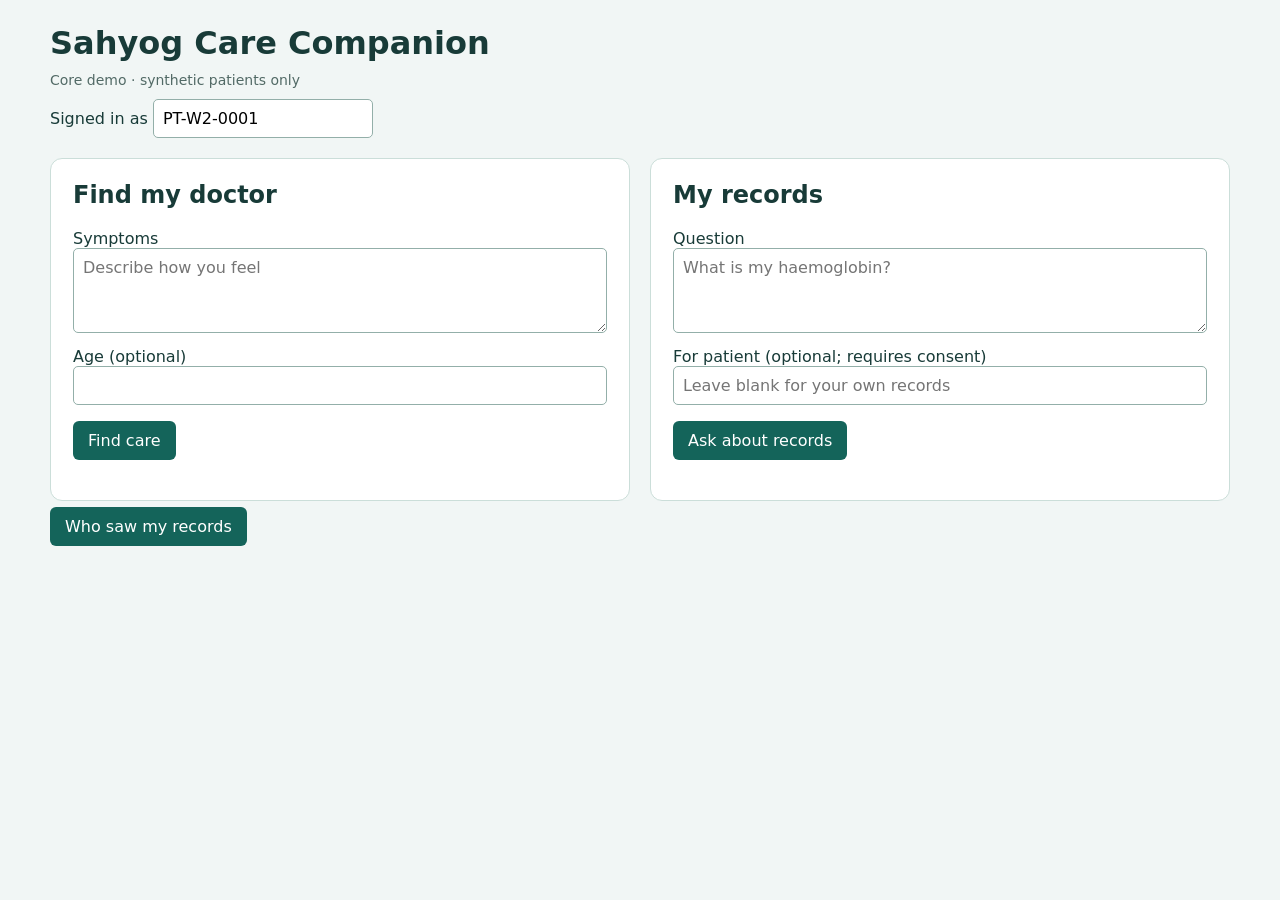
==== services/api/static/index.html @ ab73a520 "API: FastAPI for W1/W2, demo page, idempotency keys, rate limits, request logs, Postgres booking tes" ====
<!doctype html>
<html lang="en">
<meta charset="utf-8"><meta name="viewport" content="width=device-width, initial-scale=1">
<title>Sahyog Care Companion</title>
<style>
body{font:16px system-ui;margin:24px auto;padding:0 24px;max-width:1180px;background:#f1f6f5;color:#183b38}h1{margin:0 0 8px}h2{margin-top:0}header{margin-bottom:20px}main{display:grid;grid-template-columns:1fr 1fr;gap:20px}section{background:white;padding:22px;border-radius:12px;border:1px solid #cbded9}label{display:block;margin:10px 0}input,textarea,button{font:inherit;box-sizing:border-box}input,textarea{padding:9px;border:1px solid #93afa9;border-radius:5px;width:100%}textarea{height:85px;resize:vertical}button{background:#14645a;color:white;padding:10px 15px;border:0;border-radius:6px;cursor:pointer;margin:6px 6px 6px 0}button:disabled{opacity:.5}#identity{width:220px;display:inline-block}.output{white-space:pre-wrap;overflow-wrap:anywhere;margin-top:12px}.danger{background:#fff0ef;color:#8c1919;border:2px solid #c33;padding:14px}.muted{color:#526a66;font-size:14px}#audit{background:white;border-radius:8px;padding:12px;max-height:240px;overflow:auto}table{border-collapse:collapse;width:100%;font-size:14px}td,th{text-align:left;padding:7px;border-bottom:1px solid #dce5e3}@media(max-width:760px){main{grid-template-columns:1fr}}
</style>
<header><h1>Sahyog Care Companion</h1><span class="muted">Core demo · synthetic patients only</span>
<label>Signed in as <input id="identity" value="PT-W2-0001" aria-label="Signed in as patient ID"></label></header>
<main>
<section><h2>Find my doctor</h2><form id="triage"><label>Symptoms<textarea id="symptoms" required placeholder="Describe how you feel"></textarea></label><label>Age (optional)<input id="age" type="number" min="0" max="130"></label><button>Find care</button></form><div id="w1" class="output" aria-live="polite"></div><div id="choices"></div></section>
<section><h2>My records</h2><form id="ask"><label>Question<textarea id="question" required placeholder="What is my haemoglobin?"></textarea></label><label>For patient (optional; requires consent)<input id="subject" placeholder="Leave blank for your own records"></label><button>Ask about records</button></form><div id="w2" class="output" aria-live="polite"></div></section>
</main>
<button id="access">Who saw my records</button><div id="audit" hidden aria-live="polite"></div>
<script>
let thread=null, owner=null;
const $=id=>document.getElementById(id);
async function api(path,body){const key=body&&path.startsWith('/w1/')?crypto.randomUUID():null;const options={method:body?'POST':'GET',headers:{Authorization:'Bearer demo-'+$('identity').value.trim(),...(body?{'Content-Type':'application/json'}:{}),...(key?{'Idempotency-Key':key}:{})},...(body?{body:JSON.stringify(body)}:{})};let response;for(let attempt=0;attempt<2;attempt++){try{response=await fetch(path,options);if(response.status<500||attempt===1)break;}catch(e){if(attempt===1)throw e;}}const data=await response.json();if(!response.ok)throw Error(typeof data.detail==='string'?data.detail:JSON.stringify(data.detail));return data;}
const languages={en:'English',hi:'Hindi',te:'Telugu',ta:'Tamil',kn:'Kannada',mr:'Marathi',bn:'Bengali',ur:'Urdu'};
const slotDate=new Intl.DateTimeFormat('en-GB',{timeZone:'Asia/Kolkata',weekday:'short',day:'numeric',month:'short'});
const slotTime=new Intl.DateTimeFormat('en-US',{timeZone:'Asia/Kolkata',hour:'numeric',minute:'2-digit',hour12:true});
function formatSlotTime(value){const date=new Date(value);return slotDate.format(date).replace(',','')+', '+slotTime.format(date)+' IST';}
function error(target,e){$(target).classList.add('danger');$(target).textContent=e.message;if(target==='w1'){$('choices').replaceChildren();thread=null;}}
function renderW1(data){thread=data.thread_id;const out=$('w1');out.className='output'+(data.red_flags?.length?' danger':'');out.textContent=data.reply||'';$('choices').replaceChildren();const pause=data.interrupt;if(!pause){if(data.booking_id)out.textContent+='\nBooking confirmed: '+data.booking_id;return;}
if(pause.type==='clarify'){out.textContent=pause.question;const form=document.createElement('form'),input=document.createElement('input'),button=document.createElement('button');input.required=true;input.setAttribute('aria-label','Clarification answer');button.textContent='Continue';form.append(input,button);form.onsubmit=async e=>{e.preventDefault();button.disabled=true;try{renderW1(await api('/w1/'+encodeURIComponent(thread)+'/resume',{value:input.value}));}catch(e){error('w1',e);}};$('choices').append(form);}
else{const specialty=pause.specialty||data.specialty;if(specialty)out.textContent+='\nMatched specialty: '+specialty;out.textContent+='\nChoose an appointment:';for(const slot of pause.options){const button=document.createElement('button');button.textContent=slot.doctor_name+' · '+slot.clinic+' · '+formatSlotTime(slot.starts_at)+' · '+slot.languages.map(code=>languages[code]||code).join(', ');button.onclick=async()=>{for(const b of $('choices').querySelectorAll('button'))b.disabled=true;try{renderW1(await api('/w1/'+encodeURIComponent(thread)+'/resume',{value:slot.slot_id}));}catch(e){error('w1',e);}};$('choices').append(button);}}}
$('identity').oninput=()=>{thread=null;owner=null;$('w1').textContent='';$('choices').replaceChildren();$('w2').textContent='';$('audit').hidden=true;};
$('triage').onsubmit=async e=>{e.preventDefault();const button=e.submitter;button.disabled=true;owner=$('identity').value;$('choices').replaceChildren();thread=null;try{const data=await api('/w1/triage',{text:$('symptoms').value,...($('age').value?{age:Number($('age').value)}:{})});if(owner===$('identity').value)renderW1(data);}catch(e){error('w1',e);}finally{button.disabled=false;}};
$('ask').onsubmit=async e=>{e.preventDefault();e.submitter.disabled=true;const patient=$('identity').value;try{const data=await api('/w2/ask',{question:$('question').value,...($('subject').value.trim()?{subject_id:$('subject').value.trim()}:{})});if(patient===$('identity').value){$('w2').className='output';$('w2').textContent=data.reply;}}catch(e){error('w2',e);}finally{e.submitter.disabled=false;}};
$('access').onclick=async()=>{const patient=$('identity').value;try{const rows=await api('/records/access-log');if(patient!==$('identity').value)return;const area=$('audit');area.hidden=false;area.classList.remove('danger');area.replaceChildren();if(!rows.length){area.textContent='No recorded access.';return;}const table=document.createElement('table'),head=document.createElement('tr');for(const key of ['at','actor_id','purpose','resource_type','resource_id']){const th=document.createElement('th');th.textContent=key.replaceAll('_',' ');head.append(th);}table.append(head);for(const row of rows){const tr=document.createElement('tr');for(const key of ['at','actor_id','purpose','resource_type','resource_id']){const td=document.createElement('td');td.textContent=row[key]||'—';tr.append(td);}table.append(tr);}area.append(table);}catch(e){$('audit').hidden=false;error('audit',e);}};
</script>
</html>
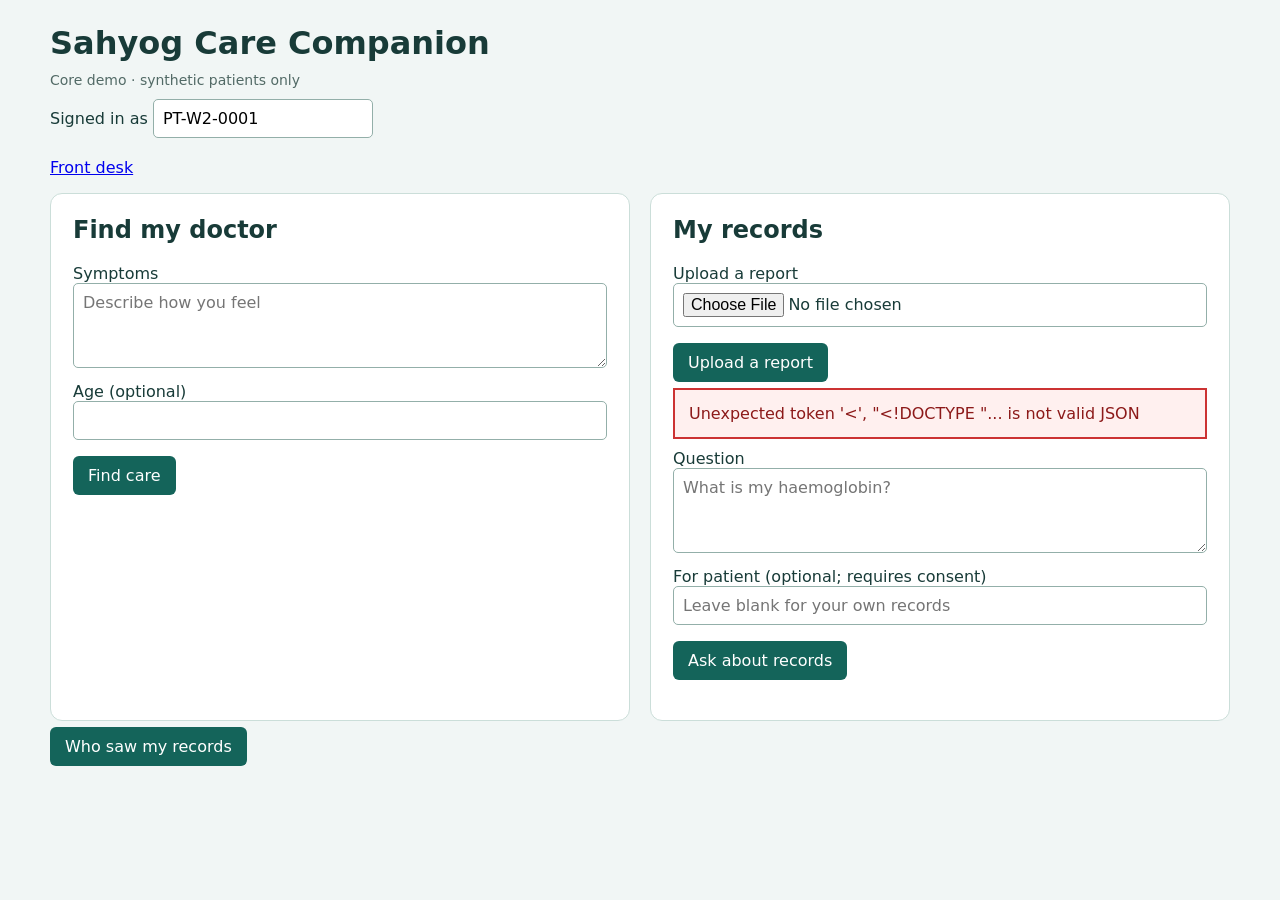
==== commit d6a90a80: "Core E2/E3: front desk queue and overrides, PDF upload with ingest status, records-question redirect" ====
--- a/services/api/static/index.html
+++ b/services/api/static/index.html
@@ -7,9 +7,10 @@
 </style>
 <header><h1>Sahyog Care Companion</h1><span class="muted">Core demo · synthetic patients only</span>
 <label>Signed in as <input id="identity" value="PT-W2-0001" aria-label="Signed in as patient ID"></label></header>
+<p><a href="/?view=frontdesk">Front desk</a></p>
 <main>
 <section><h2>Find my doctor</h2><form id="triage"><label>Symptoms<textarea id="symptoms" required placeholder="Describe how you feel"></textarea></label><label>Age (optional)<input id="age" type="number" min="0" max="130"></label><button>Find care</button></form><div id="w1" class="output" aria-live="polite"></div><div id="choices"></div></section>
-<section><h2>My records</h2><form id="ask"><label>Question<textarea id="question" required placeholder="What is my haemoglobin?"></textarea></label><label>For patient (optional; requires consent)<input id="subject" placeholder="Leave blank for your own records"></label><button>Ask about records</button></form><div id="w2" class="output" aria-live="polite"></div></section>
+<section><h2>My records</h2><form id="upload"><label>Upload a report<input id="report" type="file" accept="application/pdf" required></label><button>Upload a report</button></form><div id="documents" aria-live="polite"></div><form id="ask"><label>Question<textarea id="question" required placeholder="What is my haemoglobin?"></textarea></label><label>For patient (optional; requires consent)<input id="subject" placeholder="Leave blank for your own records"></label><button>Ask about records</button></form><div id="w2" class="output" aria-live="polite"></div></section>
 </main>
 <button id="access">Who saw my records</button><div id="audit" hidden aria-live="polite"></div>
 <script>
@@ -24,9 +25,13 @@
 function renderW1(data){thread=data.thread_id;const out=$('w1');out.className='output'+(data.red_flags?.length?' danger':'');out.textContent=data.reply||'';$('choices').replaceChildren();const pause=data.interrupt;if(!pause){if(data.booking_id)out.textContent+='\nBooking confirmed: '+data.booking_id;return;}
 if(pause.type==='clarify'){out.textContent=pause.question;const form=document.createElement('form'),input=document.createElement('input'),button=document.createElement('button');input.required=true;input.setAttribute('aria-label','Clarification answer');button.textContent='Continue';form.append(input,button);form.onsubmit=async e=>{e.preventDefault();button.disabled=true;try{renderW1(await api('/w1/'+encodeURIComponent(thread)+'/resume',{value:input.value}));}catch(e){error('w1',e);}};$('choices').append(form);}
 else{const specialty=pause.specialty||data.specialty;if(specialty)out.textContent+='\nMatched specialty: '+specialty;out.textContent+='\nChoose an appointment:';for(const slot of pause.options){const button=document.createElement('button');button.textContent=slot.doctor_name+' · '+slot.clinic+' · '+formatSlotTime(slot.starts_at)+' · '+slot.languages.map(code=>languages[code]||code).join(', ');button.onclick=async()=>{for(const b of $('choices').querySelectorAll('button'))b.disabled=true;try{renderW1(await api('/w1/'+encodeURIComponent(thread)+'/resume',{value:slot.slot_id}));}catch(e){error('w1',e);}};$('choices').append(button);}}}
-$('identity').oninput=()=>{thread=null;owner=null;$('w1').textContent='';$('choices').replaceChildren();$('w2').textContent='';$('audit').hidden=true;};
+$('identity').oninput=()=>{clearTimeout(documentTimer);$('documents').replaceChildren();loadDocuments();thread=null;owner=null;$('w1').textContent='';$('choices').replaceChildren();$('w2').textContent='';$('audit').hidden=true;};
 $('triage').onsubmit=async e=>{e.preventDefault();const button=e.submitter;button.disabled=true;owner=$('identity').value;$('choices').replaceChildren();thread=null;try{const data=await api('/w1/triage',{text:$('symptoms').value,...($('age').value?{age:Number($('age').value)}:{})});if(owner===$('identity').value)renderW1(data);}catch(e){error('w1',e);}finally{button.disabled=false;}};
 $('ask').onsubmit=async e=>{e.preventDefault();e.submitter.disabled=true;const patient=$('identity').value;try{const data=await api('/w2/ask',{question:$('question').value,...($('subject').value.trim()?{subject_id:$('subject').value.trim()}:{})});if(patient===$('identity').value){$('w2').className='output';$('w2').textContent=data.reply;}}catch(e){error('w2',e);}finally{e.submitter.disabled=false;}};
-$('access').onclick=async()=>{const patient=$('identity').value;try{const rows=await api('/records/access-log');if(patient!==$('identity').value)return;const area=$('audit');area.hidden=false;area.classList.remove('danger');area.replaceChildren();if(!rows.length){area.textContent='No recorded access.';return;}const table=document.createElement('table'),head=document.createElement('tr');for(const key of ['at','actor_id','purpose','resource_type','resource_id']){const th=document.createElement('th');th.textContent=key.replaceAll('_',' ');head.append(th);}table.append(head);for(const row of rows){const tr=document.createElement('tr');for(const key of ['at','actor_id','purpose','resource_type','resource_id']){const td=document.createElement('td');td.textContent=row[key]||'—';tr.append(td);}table.append(tr);}area.append(table);}catch(e){$('audit').hidden=false;error('audit',e);}};
+$('access').onclick=async()=>{const patient=$('identity').value;try{const rows=await api('/records/access-log');if(patient!==$('identity').value)return;const area=$('audit');area.hidden=false;area.classList.remove('danger');area.replaceChildren();if(!rows.length){area.textContent='No recorded access.';return;}const table=document.createElement('table'),head=document.createElement('tr');for(const key of ['at','actor_id','purpose','resource_type','resource_id']){const th=document.createElement('th');th.textContent=key.replaceAll('_',' ');head.append(th);}table.append(head);for(const row of rows){const tr=document.createElement('tr');for(const key of ['at','actor_id','purpose','resource_type','resource_id']){const td=document.createElement('td');td.textContent=(key==='at'?row.at_display:row[key])||'—';tr.append(td);}table.append(tr);}area.append(table);}catch(e){$('audit').hidden=false;error('audit',e);}};
+let documentTimer;
+async function loadDocuments(){clearTimeout(documentTimer);const patient=$('identity').value;try{const rows=await api('/records/documents');if(patient!==$('identity').value)return;$('documents').replaceChildren();for(const row of rows){const p=document.createElement('p');p.textContent=[row.title,row.ingest_status,row.error,row.uploaded_at_display].filter(Boolean).join(' � ');$('documents').append(p);}if(rows.some(r=>['queued','parsing'].includes(r.ingest_status)))documentTimer=setTimeout(loadDocuments,2000);}catch(e){error('documents',e);}}
+$('upload').onsubmit=async e=>{e.preventDefault();const button=e.submitter;button.disabled=true;const patient=$('identity').value;const form=new FormData();form.append('file',$('report').files[0]);try{const r=await fetch('/records/upload',{method:'POST',headers:{Authorization:'Bearer demo-'+patient.trim(),'Idempotency-Key':crypto.randomUUID()},body:form});const d=await r.json();if(!r.ok)throw Error(d.detail);if(patient===$('identity').value)await loadDocuments();}catch(e){error('documents',e);}finally{button.disabled=false;}};
+loadDocuments();
 </script>
 </html>
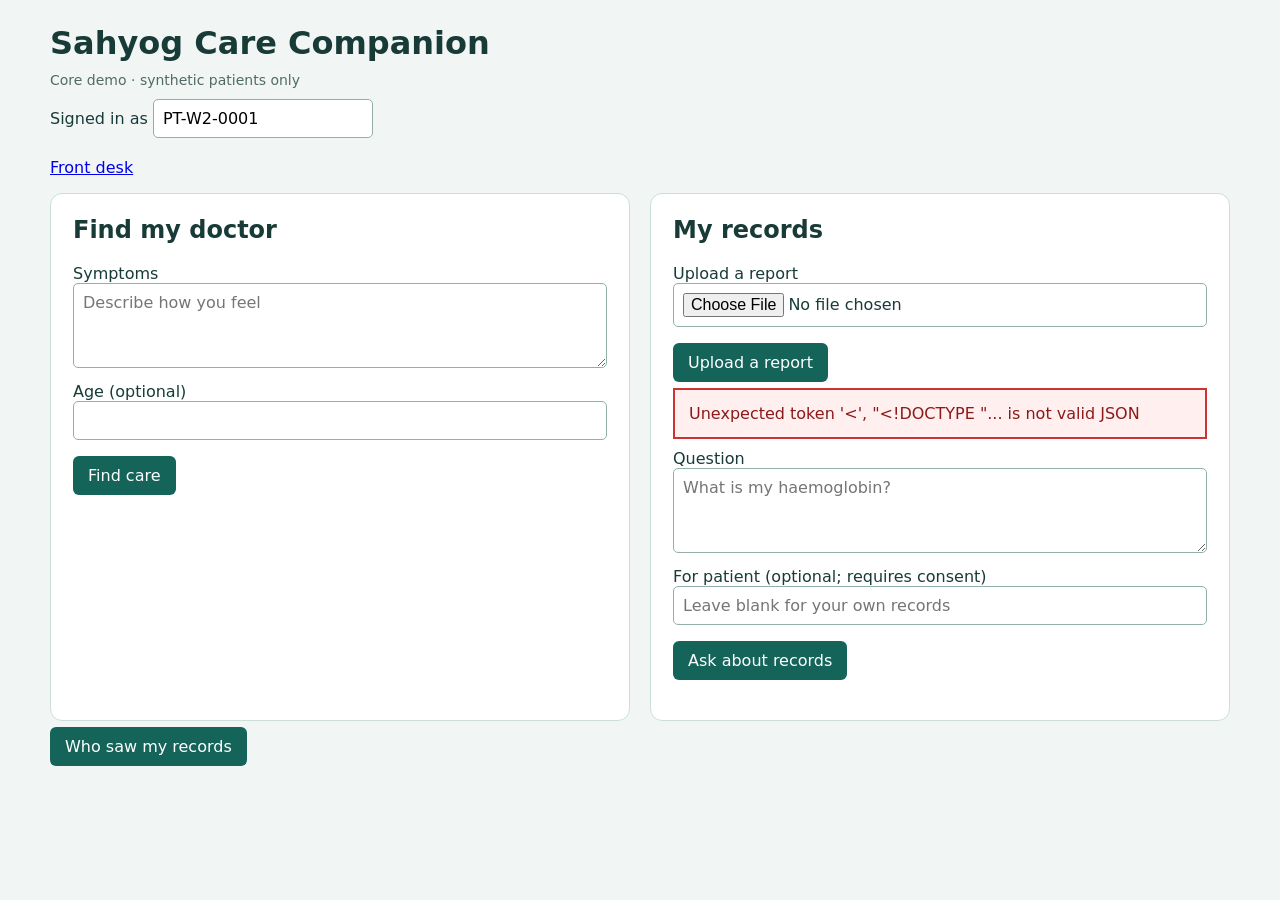
==== commit efc7822d: "Ops tiles human-readable, trace tree view; demo auth via .env.example" ====
--- a/services/api/static/index.html
+++ b/services/api/static/index.html
@@ -1,10 +1,14 @@
 <!doctype html>
 <html lang="en">
-<meta charset="utf-8"><meta name="viewport" content="width=device-width, initial-scale=1">
+<head>
+<meta charset="utf-8">
+<meta name="viewport" content="width=device-width, initial-scale=1">
 <title>Sahyog Care Companion</title>
 <style>
 body{font:16px system-ui;margin:24px auto;padding:0 24px;max-width:1180px;background:#f1f6f5;color:#183b38}h1{margin:0 0 8px}h2{margin-top:0}header{margin-bottom:20px}main{display:grid;grid-template-columns:1fr 1fr;gap:20px}section{background:white;padding:22px;border-radius:12px;border:1px solid #cbded9}label{display:block;margin:10px 0}input,textarea,button{font:inherit;box-sizing:border-box}input,textarea{padding:9px;border:1px solid #93afa9;border-radius:5px;width:100%}textarea{height:85px;resize:vertical}button{background:#14645a;color:white;padding:10px 15px;border:0;border-radius:6px;cursor:pointer;margin:6px 6px 6px 0}button:disabled{opacity:.5}#identity{width:220px;display:inline-block}.output{white-space:pre-wrap;overflow-wrap:anywhere;margin-top:12px}.danger{background:#fff0ef;color:#8c1919;border:2px solid #c33;padding:14px}.muted{color:#526a66;font-size:14px}#audit{background:white;border-radius:8px;padding:12px;max-height:240px;overflow:auto}table{border-collapse:collapse;width:100%;font-size:14px}td,th{text-align:left;padding:7px;border-bottom:1px solid #dce5e3}@media(max-width:760px){main{grid-template-columns:1fr}}
 </style>
+</head>
+<body>
 <header><h1>Sahyog Care Companion</h1><span class="muted">Core demo · synthetic patients only</span>
 <label>Signed in as <input id="identity" value="PT-W2-0001" aria-label="Signed in as patient ID"></label></header>
 <p><a href="/?view=frontdesk">Front desk</a></p>
@@ -16,22 +20,24 @@
 <script>
 let thread=null, owner=null;
 const $=id=>document.getElementById(id);
-async function api(path,body){const key=body&&path.startsWith('/w1/')?crypto.randomUUID():null;const options={method:body?'POST':'GET',headers:{Authorization:'Bearer demo-'+$('identity').value.trim(),...(body?{'Content-Type':'application/json'}:{}),...(key?{'Idempotency-Key':key}:{})},...(body?{body:JSON.stringify(body)}:{})};let response;for(let attempt=0;attempt<2;attempt++){try{response=await fetch(path,options);if(response.status<500||attempt===1)break;}catch(e){if(attempt===1)throw e;}}const data=await response.json();if(!response.ok)throw Error(typeof data.detail==='string'?data.detail:JSON.stringify(data.detail));return data;}
+async function api(path,body){const key=body&&path.startsWith('/w1/')?crypto.randomUUID():null;const options={method:body?'POST':'GET',headers:{Authorization:'Bearer demo-'+$('identity').value.trim(),...(body?{'Content-Type':'application/json'}:{}),...(key?{'Idempotency-Key':key}:{})},...(body?{body:JSON.stringify(body)}:{})};const response=await fetch(path,options);const data=await response.json();if(!response.ok){const e=Error(typeof data.detail==='string'?data.detail:JSON.stringify(data.detail));e.thread_id=data.thread_id||response.headers.get('X-Thread-Id');throw e;}return data;}
+async function pollW1(id,patient){const deadline=Date.now()+30000;while(Date.now()<deadline){await new Promise(resolve=>setTimeout(resolve,2000));if(patient!==$('identity').value)return null;try{const data=await api('/w1/'+encodeURIComponent(id));if(data.status!=='running')return data;}catch(e){if(Date.now()+2000>=deadline)throw e;}}throw Error('Still working. Please check again shortly.');}
 const languages={en:'English',hi:'Hindi',te:'Telugu',ta:'Tamil',kn:'Kannada',mr:'Marathi',bn:'Bengali',ur:'Urdu'};
 const slotDate=new Intl.DateTimeFormat('en-GB',{timeZone:'Asia/Kolkata',weekday:'short',day:'numeric',month:'short'});
 const slotTime=new Intl.DateTimeFormat('en-US',{timeZone:'Asia/Kolkata',hour:'numeric',minute:'2-digit',hour12:true});
 function formatSlotTime(value){const date=new Date(value);return slotDate.format(date).replace(',','')+', '+slotTime.format(date)+' IST';}
-function error(target,e){$(target).classList.add('danger');$(target).textContent=e.message;if(target==='w1'){$('choices').replaceChildren();thread=null;}}
-function renderW1(data){thread=data.thread_id;const out=$('w1');out.className='output'+(data.red_flags?.length?' danger':'');out.textContent=data.reply||'';$('choices').replaceChildren();const pause=data.interrupt;if(!pause){if(data.booking_id)out.textContent+='\nBooking confirmed: '+data.booking_id;return;}
+function error(target,e){$(target).classList.add('danger');$(target).textContent=e.message;if(target==='w1'){$('choices').replaceChildren();}}
+function renderW1(data){if(data.thread_id)thread=data.thread_id;const out=$('w1');out.className='output'+(data.red_flags?.length?' danger':'');out.textContent=data.reply||'';$('choices').replaceChildren();const pause=data.interrupt;if(!pause){if(data.booking_id)out.textContent+='\nBooking confirmed: '+data.booking_id;return;}
 if(pause.type==='clarify'){out.textContent=pause.question;const form=document.createElement('form'),input=document.createElement('input'),button=document.createElement('button');input.required=true;input.setAttribute('aria-label','Clarification answer');button.textContent='Continue';form.append(input,button);form.onsubmit=async e=>{e.preventDefault();button.disabled=true;try{renderW1(await api('/w1/'+encodeURIComponent(thread)+'/resume',{value:input.value}));}catch(e){error('w1',e);}};$('choices').append(form);}
 else{const specialty=pause.specialty||data.specialty;if(specialty)out.textContent+='\nMatched specialty: '+specialty;out.textContent+='\nChoose an appointment:';for(const slot of pause.options){const button=document.createElement('button');button.textContent=slot.doctor_name+' · '+slot.clinic+' · '+formatSlotTime(slot.starts_at)+' · '+slot.languages.map(code=>languages[code]||code).join(', ');button.onclick=async()=>{for(const b of $('choices').querySelectorAll('button'))b.disabled=true;try{renderW1(await api('/w1/'+encodeURIComponent(thread)+'/resume',{value:slot.slot_id}));}catch(e){error('w1',e);}};$('choices').append(button);}}}
 $('identity').oninput=()=>{clearTimeout(documentTimer);$('documents').replaceChildren();loadDocuments();thread=null;owner=null;$('w1').textContent='';$('choices').replaceChildren();$('w2').textContent='';$('audit').hidden=true;};
-$('triage').onsubmit=async e=>{e.preventDefault();const button=e.submitter;button.disabled=true;owner=$('identity').value;$('choices').replaceChildren();thread=null;try{const data=await api('/w1/triage',{text:$('symptoms').value,...($('age').value?{age:Number($('age').value)}:{})});if(owner===$('identity').value)renderW1(data);}catch(e){error('w1',e);}finally{button.disabled=false;}};
+$('triage').onsubmit=async e=>{e.preventDefault();const button=$('triage').querySelector('button');if(button.disabled)return;button.disabled=true;const patient=$('identity').value;owner=patient;$('choices').replaceChildren();$('w1').className='output';$('w1').textContent='Working… (this can take up to 15 s)';let id=null;try{let data;try{data=await api('/w1/triage',{text:$('symptoms').value,...($('age').value?{age:Number($('age').value)}:{})});id=data.thread_id;if(id&&patient===$('identity').value)thread=id;}catch(e){id=e.thread_id;if(!id)throw e;if(patient===$('identity').value)thread=id;data={status:'running'};}if(data.status==='running'&&id)data=await pollW1(id,patient);if(data&&patient===$('identity').value)renderW1(data);}catch(e){if(patient===$('identity').value)error('w1',e);}finally{button.disabled=false;}};
 $('ask').onsubmit=async e=>{e.preventDefault();e.submitter.disabled=true;const patient=$('identity').value;try{const data=await api('/w2/ask',{question:$('question').value,...($('subject').value.trim()?{subject_id:$('subject').value.trim()}:{})});if(patient===$('identity').value){$('w2').className='output';$('w2').textContent=data.reply;}}catch(e){error('w2',e);}finally{e.submitter.disabled=false;}};
 $('access').onclick=async()=>{const patient=$('identity').value;try{const rows=await api('/records/access-log');if(patient!==$('identity').value)return;const area=$('audit');area.hidden=false;area.classList.remove('danger');area.replaceChildren();if(!rows.length){area.textContent='No recorded access.';return;}const table=document.createElement('table'),head=document.createElement('tr');for(const key of ['at','actor_id','purpose','resource_type','resource_id']){const th=document.createElement('th');th.textContent=key.replaceAll('_',' ');head.append(th);}table.append(head);for(const row of rows){const tr=document.createElement('tr');for(const key of ['at','actor_id','purpose','resource_type','resource_id']){const td=document.createElement('td');td.textContent=(key==='at'?row.at_display:row[key])||'—';tr.append(td);}table.append(tr);}area.append(table);}catch(e){$('audit').hidden=false;error('audit',e);}};
 let documentTimer;
-async function loadDocuments(){clearTimeout(documentTimer);const patient=$('identity').value;try{const rows=await api('/records/documents');if(patient!==$('identity').value)return;$('documents').replaceChildren();for(const row of rows){const p=document.createElement('p');p.textContent=[row.title,row.ingest_status,row.error,row.uploaded_at_display].filter(Boolean).join(' � ');$('documents').append(p);}if(rows.some(r=>['queued','parsing'].includes(r.ingest_status)))documentTimer=setTimeout(loadDocuments,2000);}catch(e){error('documents',e);}}
+async function loadDocuments(){clearTimeout(documentTimer);const patient=$('identity').value;try{const rows=await api('/records/documents');if(patient!==$('identity').value)return;$('documents').replaceChildren();for(const row of rows){const p=document.createElement('p');p.textContent=[row.title,row.ingest_status,row.error,row.uploaded_at_display].filter(Boolean).join(' · ');$('documents').append(p);}if(rows.some(r=>['queued','parsing'].includes(r.ingest_status)))documentTimer=setTimeout(loadDocuments,2000);}catch(e){error('documents',e);}}
 $('upload').onsubmit=async e=>{e.preventDefault();const button=e.submitter;button.disabled=true;const patient=$('identity').value;const form=new FormData();form.append('file',$('report').files[0]);try{const r=await fetch('/records/upload',{method:'POST',headers:{Authorization:'Bearer demo-'+patient.trim(),'Idempotency-Key':crypto.randomUUID()},body:form});const d=await r.json();if(!r.ok)throw Error(d.detail);if(patient===$('identity').value)await loadDocuments();}catch(e){error('documents',e);}finally{button.disabled=false;}};
 loadDocuments();
 </script>
+</body>
 </html>
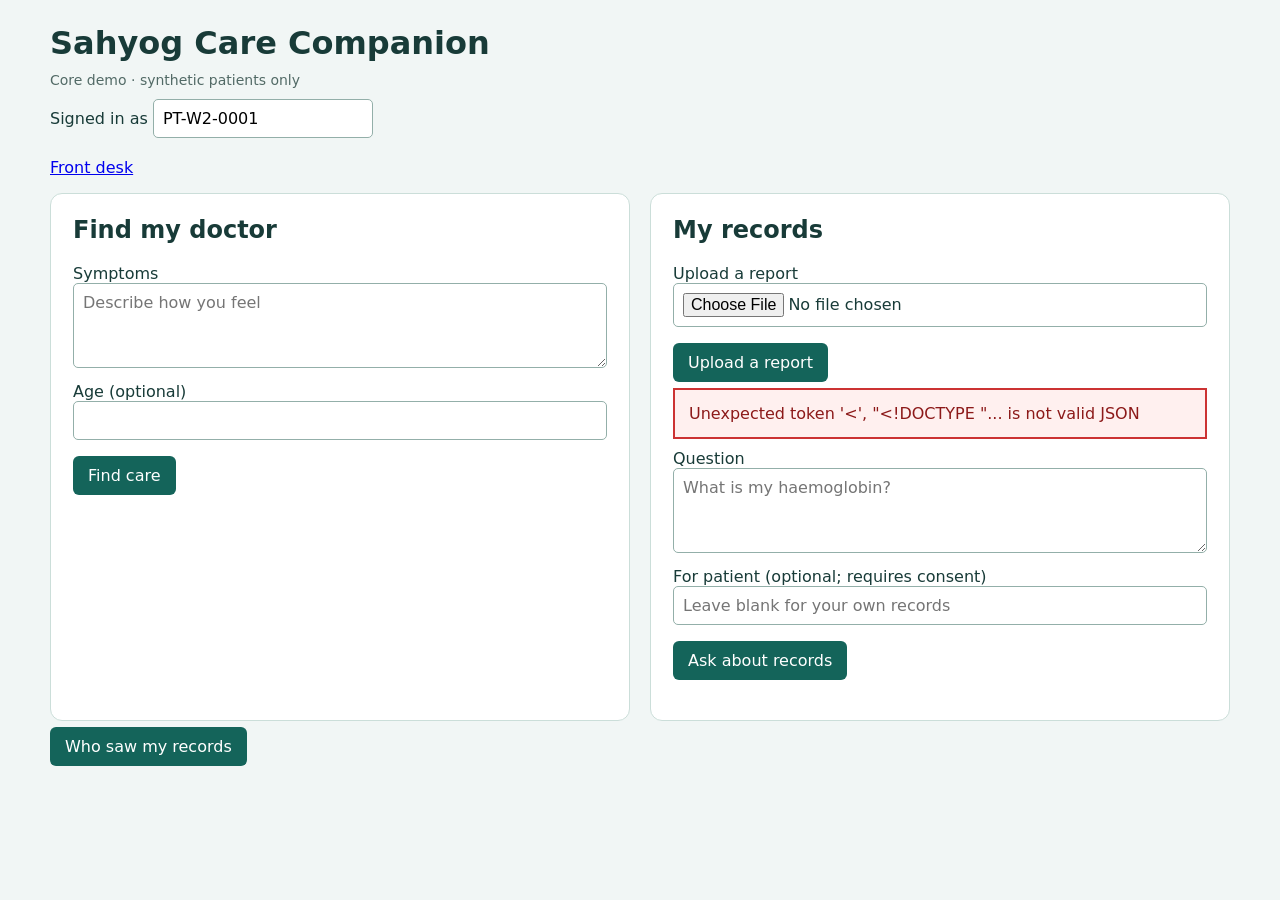
==== commit 182ba25c: "Pro-6: durable ingest queue (SKIP LOCKED worker, retries, owner-only job status, ops tile, migration" ====
--- a/services/api/static/index.html
+++ b/services/api/static/index.html
@@ -36,7 +36,8 @@
 $('access').onclick=async()=>{const patient=$('identity').value;try{const rows=await api('/records/access-log');if(patient!==$('identity').value)return;const area=$('audit');area.hidden=false;area.classList.remove('danger');area.replaceChildren();if(!rows.length){area.textContent='No recorded access.';return;}const table=document.createElement('table'),head=document.createElement('tr');for(const key of ['at','actor_id','purpose','resource_type','resource_id']){const th=document.createElement('th');th.textContent=key.replaceAll('_',' ');head.append(th);}table.append(head);for(const row of rows){const tr=document.createElement('tr');for(const key of ['at','actor_id','purpose','resource_type','resource_id']){const td=document.createElement('td');td.textContent=(key==='at'?row.at_display:row[key])||'—';tr.append(td);}table.append(tr);}area.append(table);}catch(e){$('audit').hidden=false;error('audit',e);}};
 let documentTimer;
 async function loadDocuments(){clearTimeout(documentTimer);const patient=$('identity').value;try{const rows=await api('/records/documents');if(patient!==$('identity').value)return;$('documents').replaceChildren();for(const row of rows){const p=document.createElement('p');p.textContent=[row.title,row.ingest_status,row.error,row.uploaded_at_display].filter(Boolean).join(' · ');$('documents').append(p);}if(rows.some(r=>['queued','parsing'].includes(r.ingest_status)))documentTimer=setTimeout(loadDocuments,2000);}catch(e){error('documents',e);}}
-$('upload').onsubmit=async e=>{e.preventDefault();const button=e.submitter;button.disabled=true;const patient=$('identity').value;const form=new FormData();form.append('file',$('report').files[0]);try{const r=await fetch('/records/upload',{method:'POST',headers:{Authorization:'Bearer demo-'+patient.trim(),'Idempotency-Key':crypto.randomUUID()},body:form});const d=await r.json();if(!r.ok)throw Error(d.detail);if(patient===$('identity').value)await loadDocuments();}catch(e){error('documents',e);}finally{button.disabled=false;}};
+async function pollJob(id,patient){if(patient!==$('identity').value)return;try{const job=await api('/records/api/jobs/'+encodeURIComponent(id));await loadDocuments();if(['queued','running'].includes(job.status))setTimeout(()=>pollJob(id,patient),2000);}catch(e){error('documents',e);}}
+$('upload').onsubmit=async e=>{e.preventDefault();const button=e.submitter;button.disabled=true;const patient=$('identity').value;const form=new FormData();form.append('file',$('report').files[0]);try{const r=await fetch('/records/upload',{method:'POST',headers:{Authorization:'Bearer demo-'+patient.trim(),'Idempotency-Key':crypto.randomUUID()},body:form});const d=await r.json();if(!r.ok)throw Error(d.detail);if(patient===$('identity').value){await loadDocuments();pollJob(d.job_id,patient);}}catch(e){error('documents',e);}finally{button.disabled=false;}};
 loadDocuments();
 </script>
 </body>
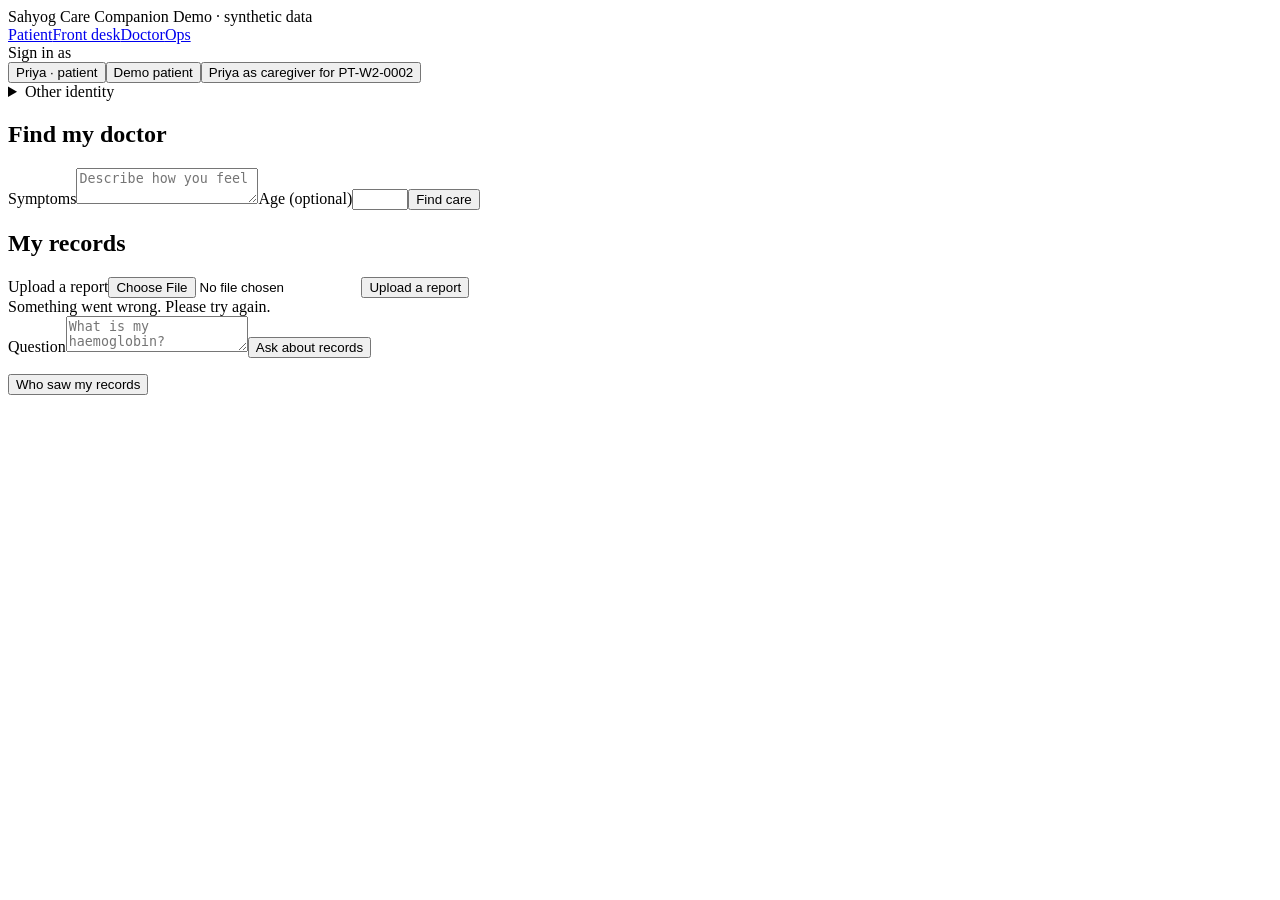
==== commit ec475a2d: "Architect: parallel ingest (A2), horizontal scale + load test at 1,400 req/h (A3), self-set CR-001 D" ====
--- a/services/api/static/index.html
+++ b/services/api/static/index.html
@@ -4,41 +4,53 @@
 <meta charset="utf-8">
 <meta name="viewport" content="width=device-width, initial-scale=1">
 <title>Sahyog Care Companion</title>
-<style>
-body{font:16px system-ui;margin:24px auto;padding:0 24px;max-width:1180px;background:#f1f6f5;color:#183b38}h1{margin:0 0 8px}h2{margin-top:0}header{margin-bottom:20px}main{display:grid;grid-template-columns:1fr 1fr;gap:20px}section{background:white;padding:22px;border-radius:12px;border:1px solid #cbded9}label{display:block;margin:10px 0}input,textarea,button{font:inherit;box-sizing:border-box}input,textarea{padding:9px;border:1px solid #93afa9;border-radius:5px;width:100%}textarea{height:85px;resize:vertical}button{background:#14645a;color:white;padding:10px 15px;border:0;border-radius:6px;cursor:pointer;margin:6px 6px 6px 0}button:disabled{opacity:.5}#identity{width:220px;display:inline-block}.output{white-space:pre-wrap;overflow-wrap:anywhere;margin-top:12px}.danger{background:#fff0ef;color:#8c1919;border:2px solid #c33;padding:14px}.muted{color:#526a66;font-size:14px}#audit{background:white;border-radius:8px;padding:12px;max-height:240px;overflow:auto}table{border-collapse:collapse;width:100%;font-size:14px}td,th{text-align:left;padding:7px;border-bottom:1px solid #dce5e3}@media(max-width:760px){main{grid-template-columns:1fr}}
-</style>
+<link rel="stylesheet" href="/static/sahyog.css">
 </head>
 <body>
-<header><h1>Sahyog Care Companion</h1><span class="muted">Core demo · synthetic patients only</span>
-<label>Signed in as <input id="identity" value="PT-W2-0001" aria-label="Signed in as patient ID"></label></header>
-<p><a href="/?view=frontdesk">Front desk</a></p>
-<main>
-<section><h2>Find my doctor</h2><form id="triage"><label>Symptoms<textarea id="symptoms" required placeholder="Describe how you feel"></textarea></label><label>Age (optional)<input id="age" type="number" min="0" max="130"></label><button>Find care</button></form><div id="w1" class="output" aria-live="polite"></div><div id="choices"></div></section>
-<section><h2>My records</h2><form id="upload"><label>Upload a report<input id="report" type="file" accept="application/pdf" required></label><button>Upload a report</button></form><div id="documents" aria-live="polite"></div><form id="ask"><label>Question<textarea id="question" required placeholder="What is my haemoglobin?"></textarea></label><label>For patient (optional; requires consent)<input id="subject" placeholder="Leave blank for your own records"></label><button>Ask about records</button></form><div id="w2" class="output" aria-live="polite"></div></section>
+<header class="site-header"><div class="inner"><div class="brand">Sahyog Care Companion <span class="demo-badge">Demo · synthetic data</span></div>
+<nav class="site-nav" aria-label="Main"><a href="/" aria-current="page">Patient</a><a href="/frontdesk">Front desk</a><a href="/scribe">Doctor</a><a href="/ops">Ops</a></nav></div></header>
+<div class="page">
+<div class="persona-bar"><span class="label">Sign in as</span><div class="persona-list" id="persona-list"></div>
+<details><summary>Other identity</summary><div class="other"><label>Signed in as <input id="identity" value="PT-W2-0001" aria-label="Demo bearer identity"></label><p class="muted">Caregiver demo identity: caregiver-&lt;caregiver_id&gt;-for-&lt;patient_id&gt; (W2 only).</p></div></details></div>
+<main class="grid-2">
+<section class="card"><h2>Find my doctor</h2><form id="triage"><label>Symptoms<textarea id="symptoms" required placeholder="Describe how you feel"></textarea></label><label>Age (optional)<input id="age" type="number" min="0" max="130"></label><button>Find care</button></form><div id="w1chips" aria-live="polite"></div><div id="w1" class="output" aria-live="polite"></div><div id="choices"></div></section>
+<section class="card"><h2>My records</h2><form id="upload"><label>Upload a report<input id="report" type="file" accept="application/pdf" required></label><button>Upload a report</button></form><div id="documents" aria-live="polite"></div><form id="ask"><label>Question<textarea id="question" required placeholder="What is my haemoglobin?"></textarea></label><button>Ask about records</button></form><div id="w2chips" aria-live="polite"></div><div id="w2" class="output" aria-live="polite"></div></section>
 </main>
-<button id="access">Who saw my records</button><div id="audit" hidden aria-live="polite"></div>
+<p><button id="access" class="secondary">Who saw my records</button></p><div id="audit" class="card" hidden aria-live="polite"></div>
+</div>
 <script>
-let thread=null, owner=null;
+let thread=null, owner=null, lastDegraded=false;
 const $=id=>document.getElementById(id);
-async function api(path,body){const key=body&&path.startsWith('/w1/')?crypto.randomUUID():null;const options={method:body?'POST':'GET',headers:{Authorization:'Bearer demo-'+$('identity').value.trim(),...(body?{'Content-Type':'application/json'}:{}),...(key?{'Idempotency-Key':key}:{})},...(body?{body:JSON.stringify(body)}:{})};const response=await fetch(path,options);const data=await response.json();if(!response.ok){const e=Error(typeof data.detail==='string'?data.detail:JSON.stringify(data.detail));e.thread_id=data.thread_id||response.headers.get('X-Thread-Id');throw e;}return data;}
+async function api(path,body){const key=body&&path.startsWith('/w1/')?crypto.randomUUID():null;const options={method:body?'POST':'GET',headers:{Authorization:'Bearer demo-'+$('identity').value.trim(),...(body?{'Content-Type':'application/json'}:{}),...(key?{'Idempotency-Key':key}:{})},...(body?{body:JSON.stringify(body)}:{})};const response=await fetch(path,options);lastDegraded=response.headers.get('X-Degraded')==='true';const data=await response.json();if(!response.ok){const e=Error(typeof data.detail==='string'?data.detail:JSON.stringify(data.detail));e.thread_id=data.thread_id||response.headers.get('X-Thread-Id');throw e;}return data;}
 async function pollW1(id,patient){const deadline=Date.now()+30000;while(Date.now()<deadline){await new Promise(resolve=>setTimeout(resolve,2000));if(patient!==$('identity').value)return null;try{const data=await api('/w1/'+encodeURIComponent(id));if(data.status!=='running')return data;}catch(e){if(Date.now()+2000>=deadline)throw e;}}throw Error('Still working. Please check again shortly.');}
 const languages={en:'English',hi:'Hindi',te:'Telugu',ta:'Tamil',kn:'Kannada',mr:'Marathi',bn:'Bengali',ur:'Urdu'};
 const slotDate=new Intl.DateTimeFormat('en-GB',{timeZone:'Asia/Kolkata',weekday:'short',day:'numeric',month:'short'});
 const slotTime=new Intl.DateTimeFormat('en-US',{timeZone:'Asia/Kolkata',hour:'numeric',minute:'2-digit',hour12:true});
 function formatSlotTime(value){const date=new Date(value);return slotDate.format(date).replace(',','')+', '+slotTime.format(date)+' IST';}
-function error(target,e){$(target).classList.add('danger');$(target).textContent=e.message;if(target==='w1'){$('choices').replaceChildren();}}
-function renderW1(data){if(data.thread_id)thread=data.thread_id;const out=$('w1');out.className='output'+(data.red_flags?.length?' danger':'');out.textContent=data.reply||'';$('choices').replaceChildren();const pause=data.interrupt;if(!pause){if(data.booking_id)out.textContent+='\nBooking confirmed: '+data.booking_id;return;}
+function friendly(e){const m=String((e&&e.message)||'');if(/authentication required/i.test(m))return 'Please choose who you are signing in as, using the buttons at the top.';if(/failed to fetch|networkerror/i.test(m))return 'We could not reach the server. Please try again in a moment.';if(!m||/^[\[{]/.test(m)||/unexpected token|json/i.test(m))return 'Something went wrong. Please try again.';return m;}
+function chip(text,kind){const s=document.createElement('span');s.className='chip '+kind;s.textContent=text;return s;}
+function setChips(id,list){const box=$(id);box.replaceChildren();for(const [t,k] of list)box.append(chip(t,k));}
+function error(target,e){$(target).classList.add('danger');$(target).textContent=friendly(e);if(target==='w1')setChips('w1chips',[]);if(target==='w2')setChips('w2chips',[]);if(target==='w1'){$('choices').replaceChildren();}}
+function renderW1(data){if(data.thread_id)thread=data.thread_id;const out=$('w1');out.className='output'+(data.red_flags?.length?' danger':'');out.textContent=data.reply||'';setChips('w1chips',[...(data.red_flags?.length?[['Emergency — go to desk','emergency']]:[]),...(data.booking_id?[['Booked','booked']]:[]),...(lastDegraded?[['Degraded','degraded']]:[])]);$('choices').replaceChildren();const pause=data.interrupt;if(!pause){if(data.booking_id)out.textContent+='\nBooking confirmed: '+data.booking_id;return;}
 if(pause.type==='clarify'){out.textContent=pause.question;const form=document.createElement('form'),input=document.createElement('input'),button=document.createElement('button');input.required=true;input.setAttribute('aria-label','Clarification answer');button.textContent='Continue';form.append(input,button);form.onsubmit=async e=>{e.preventDefault();button.disabled=true;try{renderW1(await api('/w1/'+encodeURIComponent(thread)+'/resume',{value:input.value}));}catch(e){error('w1',e);}};$('choices').append(form);}
 else{const specialty=pause.specialty||data.specialty;if(specialty)out.textContent+='\nMatched specialty: '+specialty;out.textContent+='\nChoose an appointment:';for(const slot of pause.options){const button=document.createElement('button');button.textContent=slot.doctor_name+' · '+slot.clinic+' · '+formatSlotTime(slot.starts_at)+' · '+slot.languages.map(code=>languages[code]||code).join(', ');button.onclick=async()=>{for(const b of $('choices').querySelectorAll('button'))b.disabled=true;try{renderW1(await api('/w1/'+encodeURIComponent(thread)+'/resume',{value:slot.slot_id}));}catch(e){error('w1',e);}};$('choices').append(button);}}}
-$('identity').oninput=()=>{clearTimeout(documentTimer);$('documents').replaceChildren();loadDocuments();thread=null;owner=null;$('w1').textContent='';$('choices').replaceChildren();$('w2').textContent='';$('audit').hidden=true;};
+$('identity').oninput=()=>{clearTimeout(documentTimer);const caregiver=$('identity').value.trim().startsWith('caregiver-');$('triage').closest('section').hidden=caregiver;$('upload').hidden=caregiver;$('documents').hidden=caregiver;$('access').hidden=caregiver;$('documents').replaceChildren();if(!caregiver)loadDocuments();thread=null;owner=null;$('w1').textContent='';$('choices').replaceChildren();$('w2').textContent='';$('audit').hidden=true;};
 $('triage').onsubmit=async e=>{e.preventDefault();const button=$('triage').querySelector('button');if(button.disabled)return;button.disabled=true;const patient=$('identity').value;owner=patient;$('choices').replaceChildren();$('w1').className='output';$('w1').textContent='Working… (this can take up to 15 s)';let id=null;try{let data;try{data=await api('/w1/triage',{text:$('symptoms').value,...($('age').value?{age:Number($('age').value)}:{})});id=data.thread_id;if(id&&patient===$('identity').value)thread=id;}catch(e){id=e.thread_id;if(!id)throw e;if(patient===$('identity').value)thread=id;data={status:'running'};}if(data.status==='running'&&id)data=await pollW1(id,patient);if(data&&patient===$('identity').value)renderW1(data);}catch(e){if(patient===$('identity').value)error('w1',e);}finally{button.disabled=false;}};
-$('ask').onsubmit=async e=>{e.preventDefault();e.submitter.disabled=true;const patient=$('identity').value;try{const data=await api('/w2/ask',{question:$('question').value,...($('subject').value.trim()?{subject_id:$('subject').value.trim()}:{})});if(patient===$('identity').value){$('w2').className='output';$('w2').textContent=data.reply;}}catch(e){error('w2',e);}finally{e.submitter.disabled=false;}};
+$('ask').onsubmit=async e=>{e.preventDefault();e.submitter.disabled=true;const patient=$('identity').value;$('w2').className='output';$('w2').textContent='Looking through your records…';setChips('w2chips',[]);try{const data=await api('/w2/ask',{question:$('question').value});if(patient===$('identity').value){$('w2').className='output';$('w2').textContent=data.reply;const cites=[...String(data.reply||'').matchAll(/([A-Za-z0-9][\w .-]{1,60}?),?\s+p\.\s*(\d+)/g)].slice(0,4).map(m=>['Cited: '+m[1].trim()+' p.'+m[2],'cited']);setChips('w2chips',[...cites,...(lastDegraded?[['Degraded','degraded']]:[])]);}}catch(e){error('w2',e);}finally{e.submitter.disabled=false;}};
 $('access').onclick=async()=>{const patient=$('identity').value;try{const rows=await api('/records/access-log');if(patient!==$('identity').value)return;const area=$('audit');area.hidden=false;area.classList.remove('danger');area.replaceChildren();if(!rows.length){area.textContent='No recorded access.';return;}const table=document.createElement('table'),head=document.createElement('tr');for(const key of ['at','actor_id','purpose','resource_type','resource_id']){const th=document.createElement('th');th.textContent=key.replaceAll('_',' ');head.append(th);}table.append(head);for(const row of rows){const tr=document.createElement('tr');for(const key of ['at','actor_id','purpose','resource_type','resource_id']){const td=document.createElement('td');td.textContent=(key==='at'?row.at_display:row[key])||'—';tr.append(td);}table.append(tr);}area.append(table);}catch(e){$('audit').hidden=false;error('audit',e);}};
 let documentTimer;
-async function loadDocuments(){clearTimeout(documentTimer);const patient=$('identity').value;try{const rows=await api('/records/documents');if(patient!==$('identity').value)return;$('documents').replaceChildren();for(const row of rows){const p=document.createElement('p');p.textContent=[row.title,row.ingest_status,row.error,row.uploaded_at_display].filter(Boolean).join(' · ');$('documents').append(p);}if(rows.some(r=>['queued','parsing'].includes(r.ingest_status)))documentTimer=setTimeout(loadDocuments,2000);}catch(e){error('documents',e);}}
+async function loadDocuments(){clearTimeout(documentTimer);if($('identity').value.trim().startsWith('caregiver-'))return;const patient=$('identity').value;try{const rows=await api('/records/documents');if(patient!==$('identity').value)return;$('documents').replaceChildren();if(!rows.length){const p=document.createElement('p');p.className='empty-state';p.textContent='No reports yet. Upload a PDF report to get started.';$('documents').append(p);}for(const row of rows){const p=document.createElement('p');p.textContent=[row.title,row.ingest_status,row.error,row.uploaded_at_display].filter(Boolean).join(' · ');$('documents').append(p);}if(rows.some(r=>['queued','parsing'].includes(r.ingest_status)))documentTimer=setTimeout(loadDocuments,2000);}catch(e){error('documents',e);}}
 async function pollJob(id,patient){if(patient!==$('identity').value)return;try{const job=await api('/records/api/jobs/'+encodeURIComponent(id));await loadDocuments();if(['queued','running'].includes(job.status))setTimeout(()=>pollJob(id,patient),2000);}catch(e){error('documents',e);}}
 $('upload').onsubmit=async e=>{e.preventDefault();const button=e.submitter;button.disabled=true;const patient=$('identity').value;const form=new FormData();form.append('file',$('report').files[0]);try{const r=await fetch('/records/upload',{method:'POST',headers:{Authorization:'Bearer demo-'+patient.trim(),'Idempotency-Key':crypto.randomUUID()},body:form});const d=await r.json();if(!r.ok)throw Error(d.detail);if(patient===$('identity').value){await loadDocuments();pollJob(d.job_id,patient);}}catch(e){error('documents',e);}finally{button.disabled=false;}};
-loadDocuments();
+
+const personas=[['Priya · patient','PT-W2-0001'],['Demo patient','PT-DEMO-0001'],['Priya as caregiver for PT-W2-0002','caregiver-PT-W2-0001-for-PT-W2-0002']];
+const personaKey='sahyogPersona';
+function markPersona(){const v=$('identity').value.trim();for(const b of document.querySelectorAll('#persona-list button'))b.setAttribute('aria-pressed',String(b.dataset.id===v));}
+function pickPersona(id){$('identity').value=id;try{sessionStorage.setItem(personaKey,id);}catch(e){}markPersona();$('identity').oninput();}
+for(const [label,id] of personas){const b=document.createElement('button');b.type='button';b.className='secondary';b.textContent=label;b.dataset.id=id;b.setAttribute('aria-pressed','false');b.onclick=()=>pickPersona(id);$('persona-list').append(b);}
+$('identity').addEventListener('input',()=>{try{sessionStorage.setItem(personaKey,$('identity').value);}catch(e){}markPersona();});
+let remembered=null;try{remembered=sessionStorage.getItem(personaKey);}catch(e){}
+if(remembered&&remembered!==$('identity').value){pickPersona(remembered);}else{markPersona();loadDocuments();}
 </script>
 </body>
 </html>
